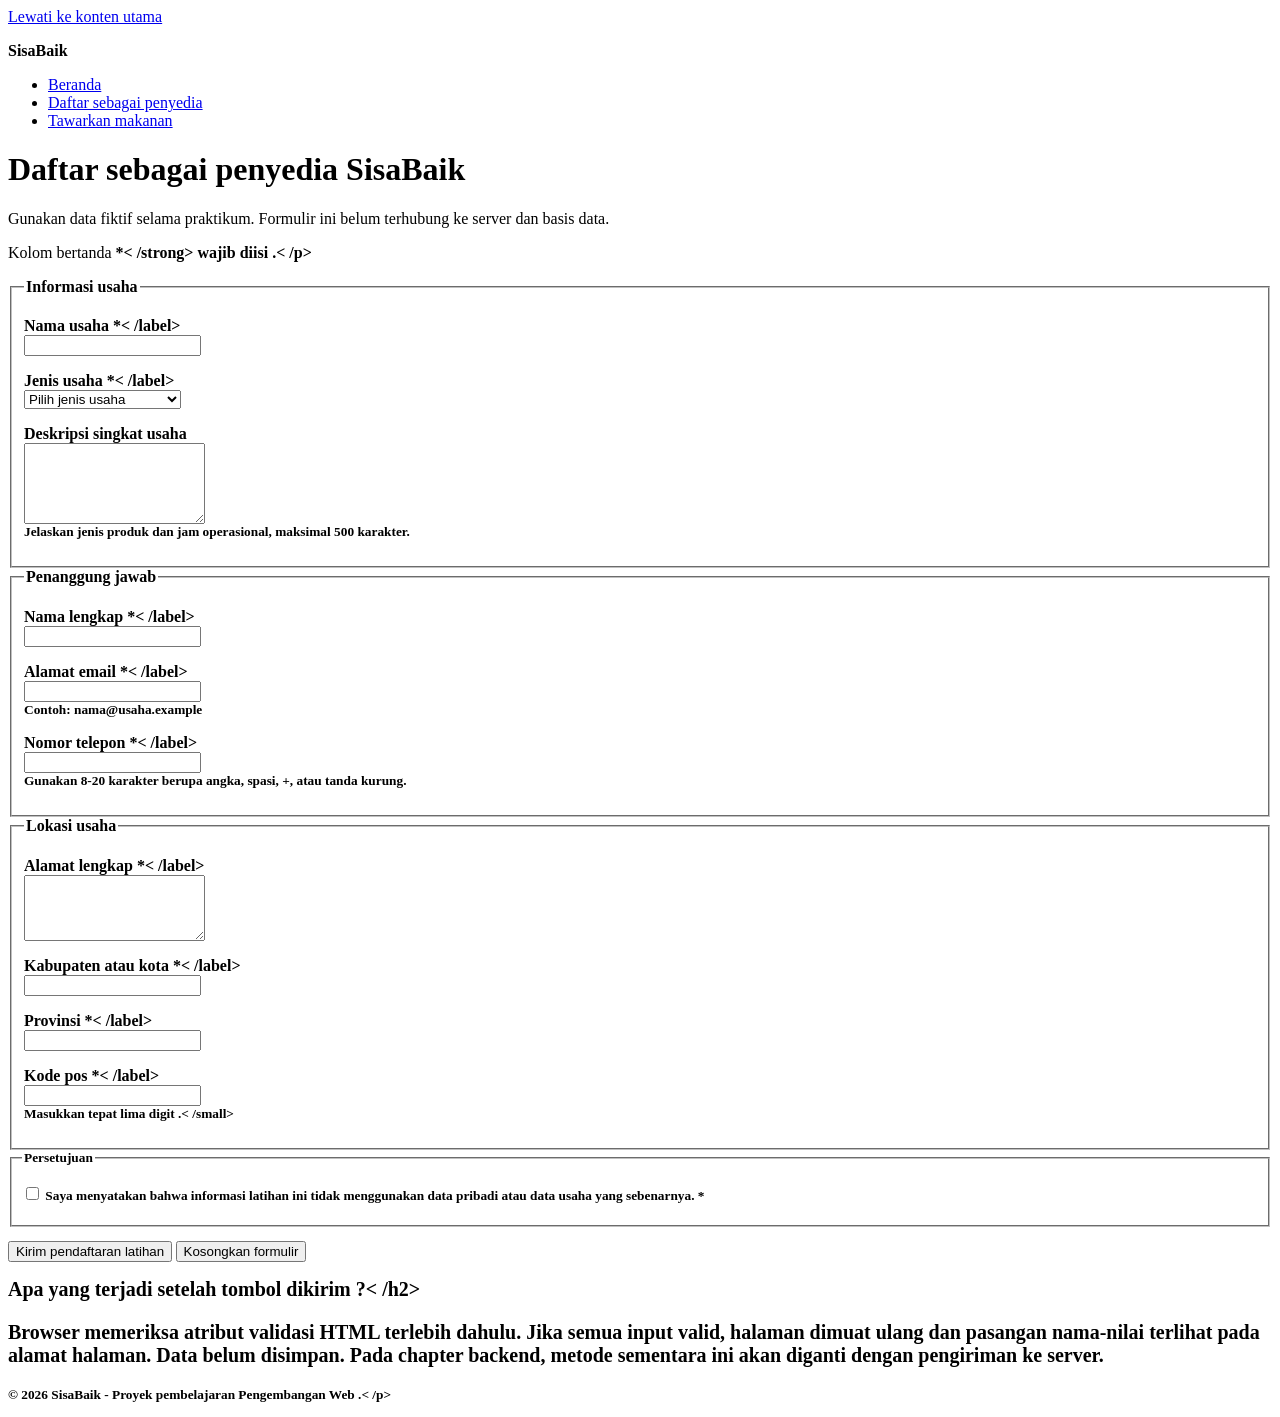
==== daftar-penyedia.html @ 52d83c93 "feat: add accessible provider registration form" ====
<! doctype html>
<html lang="id">
<head>
<meta charset="utf-8">
<meta name="viewport" content="width=device-width, initial-scale=1">
<meta
name="description"
content="Formulir prototipe untuk mendaftarkan usaha sebagai penyedia makanan di SisaBaik."
>
<title>Daftar Penyedia | SisaBaik</title>
</head>
<body>
<a href="#konten-utama">Lewati ke konten utama</a>

<header>
<p><strong>SisaBaik</strong></p>
<nav aria-label="Navigasi utama">
<ul>
<li><a href="index.html">Beranda</a></li>
<li>
<a href="daftar-penyedia.html" aria-current="page">
Daftar sebagai penyedia
</a>
</li>
<li><a href="tawarkan-makanan.html">Tawarkan makanan</a></li>
</ul>
</nav>
</header>

<main id="konten-utama" tabindex="-1">
<h1>Daftar sebagai penyedia SisaBaik</h1>
<p>
Gunakan data fiktif selama praktikum. Formulir ini belum terhubung ke
server dan basis data.
</p>
<p id="petunjuk-wajib">Kolom bertanda <strong> *< /strong> wajib diisi .< /p>

<form
action="daftar-penyedia.html"
method="get"
aria-describedby="petunjuk-wajib"
>
<fieldset>
<legend>Informasi usaha</legend>

<p>
<label for="nama-usaha">Nama usaha *< /label><br>
<input
type="text"
id="nama-usaha"
name="nama_usaha"
autocomplete="organization"
minlength="3"
maxlength="100"
required
>
</p>

<p>
<label for="jenis-usaha">Jenis usaha *< /label><br>
<select id="jenis-usaha" name="jenis_usaha" required>
<option value="">Pilih jenis usaha</option>
<option value="restoran">Restoran</option>
<option value="toko-roti">Toko roti</option>
<option value="katering">Katering</option>
<option value="ritel">Toko ritel</option>
<option value="hotel">Hotel atau penginapan</option>
<option value="lainnya">Lainnya</option>
</select>
</p>

<p>
<label for="deskripsi-usaha">Deskripsi singkat usaha</label><br>
<textarea
id="deskripsi-usaha"
name="deskripsi_usaha"
rows="5"
maxlength="500"
aria-describedby="bantuan-deskripsi"
></textarea><br>
<small id="bantuan-deskripsi">
Jelaskan jenis produk dan jam operasional, maksimal 500 karakter.
</small>
</p>
</fieldset>

<fieldset>
<legend>Penanggung jawab</legend>

<p>
<label for="nama-penanggung-jawab">Nama lengkap *< /label><br>
<input
type="text"
id="nama-penanggung-jawab"
name="nama_penanggung_jawab"
autocomplete="name"
minlength="3"
maxlength="100"
required
</p>

<p>
<label for="email">Alamat email *< /label><br>
<input
type="email"
id="email"
name="email"
autocomplete="email"
maxlength="254"
aria-describedby="bantuan-email"
required
><br>
<small id="bantuan-email">Contoh: nama@usaha.example</small>
</p>

<p>
<label for="telepon">Nomor telepon *< /label><br>
<input
type="tel"
id="telepon"
name="telepon"
autocomplete="tel"
inputmode="tel"
pattern="[0-9+() ]{8,20}"
aria-describedby="bantuan-telepon"
required
><br>
<small id="bantuan-telepon">
Gunakan 8-20 karakter berupa angka, spasi, +, atau tanda kurung.
</small>
</p>
</fieldset>

<fieldset>
<legend>Lokasi usaha</legend>

<p>
<label for="alamat">Alamat lengkap *< /label><br>
<textarea
id="alamat"
name="alamat"
rows="4"
autocomplete="street-address"
minlength="10"
maxlength="250"
required
></textarea>
</p>

<p>
<label for="kota">Kabupaten atau kota *< /label><br>
<input
type="text"
id="kota"
name="kota"
autocomplete="address-level2"
maxlength="100"
required
>
</p>

<p>
<label for="provinsi">Provinsi *< /label><br>
<input
type="text"
id="provinsi"
name="provinsi"
autocomplete="address-level1"
maxlength="100"
required
>
</p>

<p>
<label for="kode-pos">Kode pos *< /label><br>
<input
type="text"
id="kode-pos"
name="kode_pos"
autocomplete="postal-code"
inputmode="numeric"
pattern="[0-9]{5}"
aria-describedby="bantuan-kode-pos"
required
><br>
<small id="bantuan-kode-pos">Masukkan tepat lima digit .< /small>
</p>
</fieldset>

<fieldset>
<legend>Persetujuan</legend>
<p>
<input
type="checkbox"
id="persetujuan"
name="persetujuan"
value="setuju"
required
>
<label for="persetujuan">
Saya menyatakan bahwa informasi latihan ini tidak menggunakan
data pribadi atau data usaha yang sebenarnya. *
</label>
</p>
</fieldset>

<p>
<button type="submit">Kirim pendaftaran latihan</button>
<button type="reset">Kosongkan formulir</button>
</p>
</form>

<section aria-labelledby="catatan-prototipe">
<h2 id="catatan-prototipe">Apa yang terjadi setelah tombol dikirim ?< /h2>
<p>
Browser memeriksa atribut validasi HTML terlebih dahulu. Jika semua
input valid, halaman dimuat ulang dan pasangan nama-nilai terlihat
pada alamat halaman. Data belum disimpan. Pada chapter backend,
metode sementara ini akan diganti dengan pengiriman ke server.
</p>
</section>
</main>

<footer>
<p>&copy; 2026 SisaBaik - Proyek pembelajaran Pengembangan Web .< /p>
</footer>
</body>
</html>
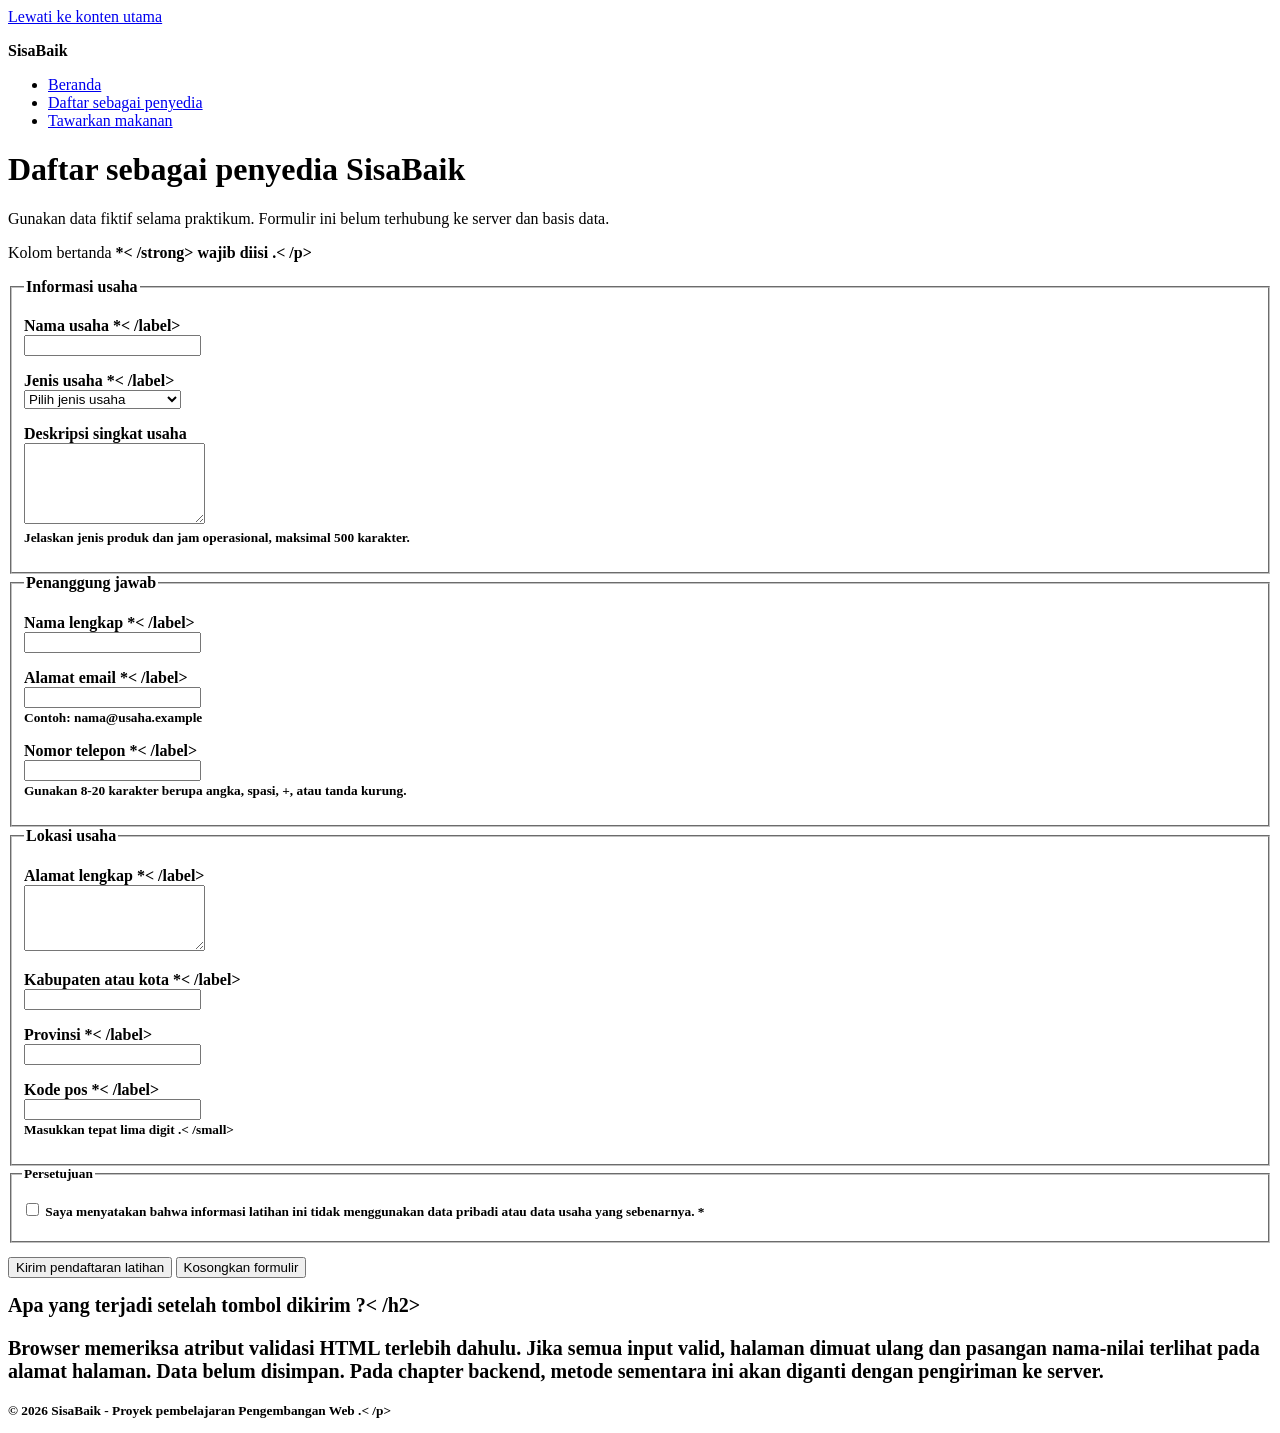
==== commit 23aee6a8: "feat: add accessible provider registration form" ====
--- a/daftar-penyedia.html
+++ b/daftar-penyedia.html
@@ -1,4 +1,4 @@
-<! doctype html>
+<!doctype html>
 <html lang="id">
 <head>
 <meta charset="utf-8">
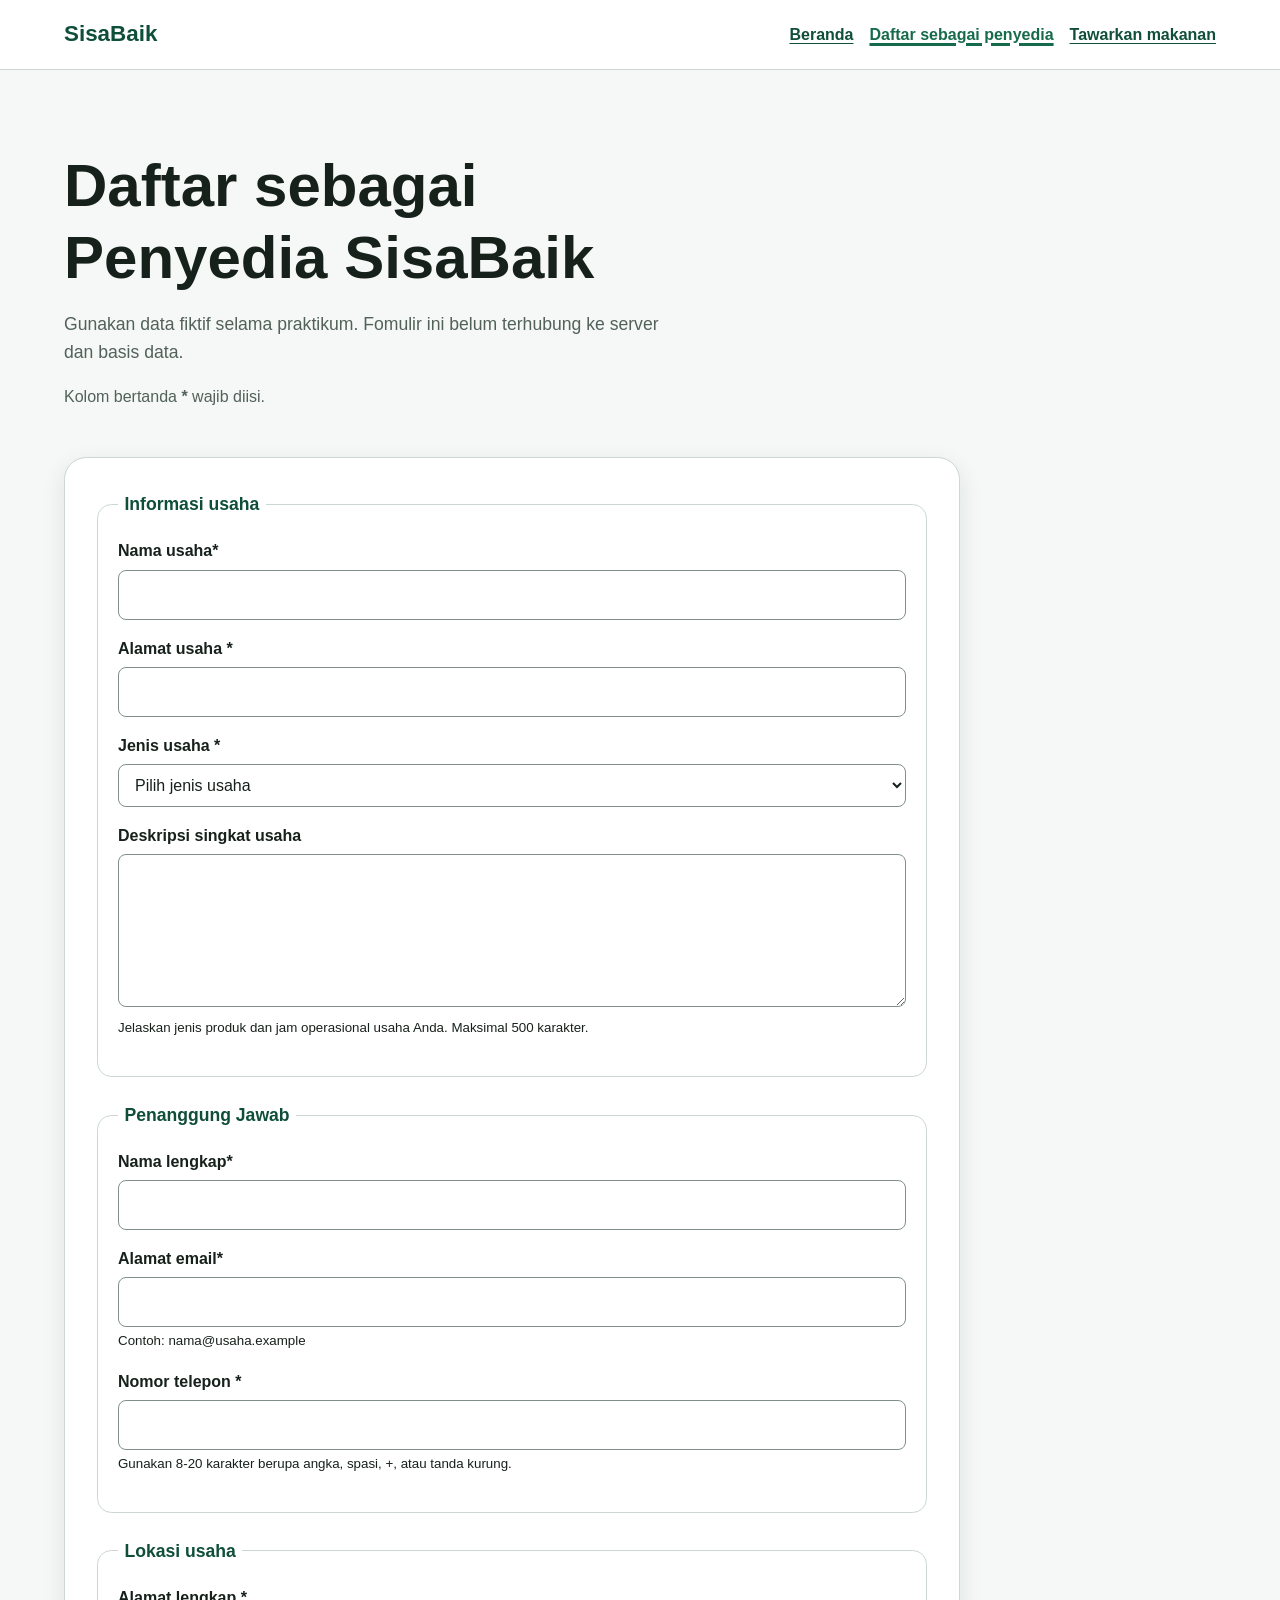
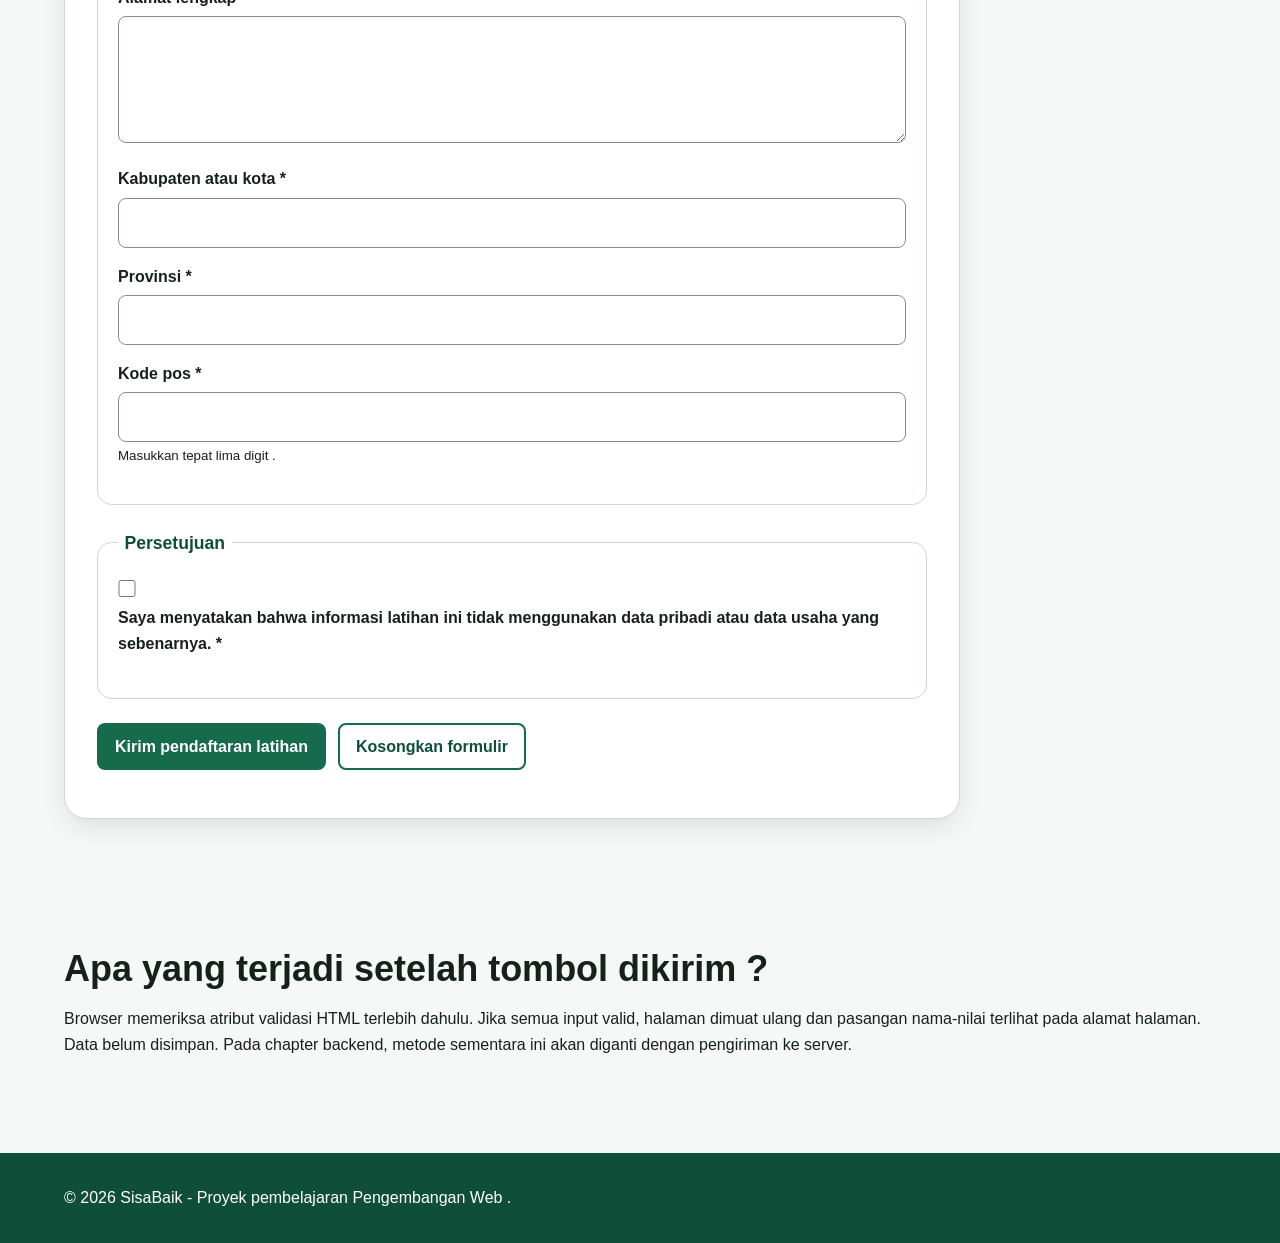
==== commit c1c337ca: "chore: initialize SisaBaik project" ====
--- a/daftar-penyedia.html
+++ b/daftar-penyedia.html
@@ -1,228 +1,245 @@
-<!doctype html>
+<!DOCTYPE html>
 <html lang="id">
-<head>
-<meta charset="utf-8">
-<meta name="viewport" content="width=device-width, initial-scale=1">
-<meta
-name="description"
-content="Formulir prototipe untuk mendaftarkan usaha sebagai penyedia makanan di SisaBaik."
->
-<title>Daftar Penyedia | SisaBaik</title>
-</head>
-<body>
-<a href="#konten-utama">Lewati ke konten utama</a>
-
-<header>
-<p><strong>SisaBaik</strong></p>
-<nav aria-label="Navigasi utama">
-<ul>
-<li><a href="index.html">Beranda</a></li>
-<li>
-<a href="daftar-penyedia.html" aria-current="page">
-Daftar sebagai penyedia
-</a>
-</li>
-<li><a href="tawarkan-makanan.html">Tawarkan makanan</a></li>
-</ul>
-</nav>
-</header>
-
-<main id="konten-utama" tabindex="-1">
-<h1>Daftar sebagai penyedia SisaBaik</h1>
-<p>
-Gunakan data fiktif selama praktikum. Formulir ini belum terhubung ke
-server dan basis data.
-</p>
-<p id="petunjuk-wajib">Kolom bertanda <strong> *< /strong> wajib diisi .< /p>
-
-<form
-action="daftar-penyedia.html"
-method="get"
-aria-describedby="petunjuk-wajib"
->
-<fieldset>
-<legend>Informasi usaha</legend>
-
-<p>
-<label for="nama-usaha">Nama usaha *< /label><br>
-<input
-type="text"
-id="nama-usaha"
-name="nama_usaha"
-autocomplete="organization"
-minlength="3"
-maxlength="100"
-required
->
-</p>
-
-<p>
-<label for="jenis-usaha">Jenis usaha *< /label><br>
-<select id="jenis-usaha" name="jenis_usaha" required>
-<option value="">Pilih jenis usaha</option>
-<option value="restoran">Restoran</option>
-<option value="toko-roti">Toko roti</option>
-<option value="katering">Katering</option>
-<option value="ritel">Toko ritel</option>
-<option value="hotel">Hotel atau penginapan</option>
-<option value="lainnya">Lainnya</option>
-</select>
-</p>
-
-<p>
-<label for="deskripsi-usaha">Deskripsi singkat usaha</label><br>
-<textarea
-id="deskripsi-usaha"
-name="deskripsi_usaha"
-rows="5"
-maxlength="500"
-aria-describedby="bantuan-deskripsi"
-></textarea><br>
-<small id="bantuan-deskripsi">
-Jelaskan jenis produk dan jam operasional, maksimal 500 karakter.
-</small>
-</p>
-</fieldset>
-
-<fieldset>
-<legend>Penanggung jawab</legend>
-
-<p>
-<label for="nama-penanggung-jawab">Nama lengkap *< /label><br>
-<input
-type="text"
-id="nama-penanggung-jawab"
-name="nama_penanggung_jawab"
-autocomplete="name"
-minlength="3"
-maxlength="100"
-required
-</p>
-
-<p>
-<label for="email">Alamat email *< /label><br>
-<input
-type="email"
-id="email"
-name="email"
-autocomplete="email"
-maxlength="254"
-aria-describedby="bantuan-email"
-required
-><br>
-<small id="bantuan-email">Contoh: nama@usaha.example</small>
-</p>
-
-<p>
-<label for="telepon">Nomor telepon *< /label><br>
-<input
-type="tel"
-id="telepon"
-name="telepon"
-autocomplete="tel"
-inputmode="tel"
-pattern="[0-9+() ]{8,20}"
-aria-describedby="bantuan-telepon"
-required
-><br>
-<small id="bantuan-telepon">
-Gunakan 8-20 karakter berupa angka, spasi, +, atau tanda kurung.
-</small>
-</p>
-</fieldset>
-
-<fieldset>
-<legend>Lokasi usaha</legend>
-
-<p>
-<label for="alamat">Alamat lengkap *< /label><br>
-<textarea
-id="alamat"
-name="alamat"
-rows="4"
-autocomplete="street-address"
-minlength="10"
-maxlength="250"
-required
-></textarea>
-</p>
-
-<p>
-<label for="kota">Kabupaten atau kota *< /label><br>
-<input
-type="text"
-id="kota"
-name="kota"
-autocomplete="address-level2"
-maxlength="100"
-required
->
-</p>
-
-<p>
-<label for="provinsi">Provinsi *< /label><br>
-<input
-type="text"
-id="provinsi"
-name="provinsi"
-autocomplete="address-level1"
-maxlength="100"
-required
->
-</p>
-
-<p>
-<label for="kode-pos">Kode pos *< /label><br>
-<input
-type="text"
-id="kode-pos"
-name="kode_pos"
-autocomplete="postal-code"
-inputmode="numeric"
-pattern="[0-9]{5}"
-aria-describedby="bantuan-kode-pos"
-required
-><br>
-<small id="bantuan-kode-pos">Masukkan tepat lima digit .< /small>
-</p>
-</fieldset>
-
-<fieldset>
-<legend>Persetujuan</legend>
-<p>
-<input
-type="checkbox"
-id="persetujuan"
-name="persetujuan"
-value="setuju"
-required
->
-<label for="persetujuan">
-Saya menyatakan bahwa informasi latihan ini tidak menggunakan
-data pribadi atau data usaha yang sebenarnya. *
-</label>
-</p>
-</fieldset>
-
-<p>
-<button type="submit">Kirim pendaftaran latihan</button>
-<button type="reset">Kosongkan formulir</button>
-</p>
+    <head>
+        <meta charset="utf-8">
+        <meta name = "viewport" content = "width=device-width, initial-scale=1.0">
+        <meta 
+        name = "description" 
+        content = "Fomulir prototipe untuk mendaftarkan usaha sebagai penyedia makanan di SisaBaik."
+        >
+        <title>Daftar Penyedia | SisaBaik</title>
+        <link rel = "stylesheet" href = "styles.css">       
+    </head>
+    <body>
+        <a class = "skip-link" href = "#konten-utama">Lewati ke konten utama</a>
+
+        <header class = "site-header">
+            <div class = "container header-layout">
+                <p class = "brand">SisaBaik</p>
+                <nav aria-label = "Navigasi utama">
+                    <ul class = "nav-list">
+                        <li><a href = "index.html">Beranda</a></li>
+                        <li>
+                            <a href = "daftar-penyedia.html" aria-current = "page"> 
+                                Daftar sebagai penyedia</a></li>
+                        <li>
+                            <a href = "tawarkan-makanan.html">Tawarkan makanan</a></li>
+                    </ul>
+                </nav>
+            </div>
+        </header>
+
+        <main class="container" id="konten-utama" tabindex="-1">
+           <div class="page-heading">
+            <h1>Daftar sebagai Penyedia SisaBaik</h1>
+            <p class="lead">
+                Gunakan data fiktif selama praktikum. Fomulir ini belum terhubung ke 
+                server dan basis data.
+            </p>
+            <p class="required-note" id="petunjuk-wajib">Kolom bertanda <strong>*</strong> wajib diisi.</p>
+           </div>
+           
+           <form
+            class="form-card"
+            action="daftar-penyedia.html"
+            method="get"
+            aria-labelledby="petunjuk-wajib"
+           >        
+           <fieldset class="form-section">
+            <legend>Informasi usaha</legend>
+
+            <p> 
+            <label for="nama-usaha">Nama usaha*</label>
+            <input 
+             type="text" 
+             id="nama-usaha" 
+             name="nama-usaha" 
+             autocomplete="organization"
+             minlength="3"
+             maxlength="100"
+             required
+             >
+             </p>
+
+            <p>
+            <label for="alamat-usaha">Alamat usaha <strong>*</strong></label>
+            <input 
+             type="text" 
+             id="alamat-usaha" 
+             name="alamat-usaha" 
+             required
+            >
+            </p>
+
+            <label for="jenis-usaha">Jenis usaha *</label> <br>
+            <select id="jenis-usaha" name="jenis-usaha" required>
+                <option value="">Pilih jenis usaha</option>
+                <option value="restoran">Restoran</option>
+                <option value="toko-roti">Toko roti</option>
+                <option value="katering">Katering</option>
+                <option value="ritel">Toko ritel</option>
+                <option value="hotel">Hotel atau penginapan</option>
+                <option value="lainnya">Lainnya</option>
+            </select>
+           <p>
+
+           <p>
+            <label for="deskripsi-usaha">Deskripsi singkat usaha</label><br>
+            <textarea 
+             id="deskripsi-usaha" 
+             name="deskripsi_usaha" 
+             rows="5"
+             maxlength="500"
+             aria-describedby="bantuan-deskripsi" 
+             ></textarea>
+             <small id="bantuan-deskripsi">
+                Jelaskan jenis produk dan jam operasional usaha Anda. Maksimal 500 karakter.
+               </small>
+              </p>
+            </fieldset>
+            
+            <fieldset class="form-section">
+             <legend>Penanggung Jawab</legend>
+
+             <p>
+              <label for="nama-penanggung-jawab">Nama lengkap*</label><br>
+              <input 
+               type="text" 
+               id="nama-penanggung-jawab" 
+               name="nama-penanggung-jawab" 
+               autocomplete="name"
+               minlength="3"
+               maxlength="100"
+               required
+              >
+             </p>
+
+             <p>
+                <label for="email">Alamat email*</label><br>
+                <input    
+                type="email"    
+                id="email"
+                name="email"
+                autocomplete="email"
+                maxlength="254"
+                aria-describedby="bantuan-email"
+                required
+                ><br>
+                <small id="bantuan-email">Contoh: nama@usaha.example</small>
+             </p>
+
+             <p>
+                <label for="telepon">Nomor telepon *</label><br>
+                <input
+                type="tel"
+                id="telepon"
+                name="telepon"
+                autocomplete="tel"
+                inputmode="tel"
+                pattern="[0-9+()]{8,20}"
+                aria-describedby="bantuan-telepon"
+                required
+                ><br>
+                <small id="bantuan-telepon">
+                Gunakan 8-20 karakter berupa angka, spasi, +, atau tanda kurung.
+            </small>
+        </p>
+    </fieldset>
+
+<fieldset class="form-section">
+    <legend>Lokasi usaha</legend>
+
+    <p>
+        <label for="alamat">Alamat lengkap *</label><br>
+        <textarea
+        id="alamat"
+        name="alamat"
+        rows="4"
+        autocomplete="street-address"
+        minlength="10"
+        maxlength="250"
+        required
+        ></textarea>
+    </p>    
+            
+    <p>
+        <label for="kota">Kabupaten atau kota *</label><br>
+        <input
+        type="text"
+        id="kota"
+        name="kota"
+        autocomplete="address-level2"
+        maxlength="100"
+        required
+        >
+    </p>        
+    
+    <p>
+        <label for="provinsi">Provinsi *</label><br>
+        <input
+        type="text"
+        id="provinsi"
+        name="provinsi"
+        autocomplete="address-level1"
+        maxlength="100"
+        required
+        >
+    </p>
+
+    <p>
+        <label for="kode-pos">Kode pos *</label><br>
+        <input
+        type="text"
+        id="kode-pos"
+        name="kode_pos"
+        autocomplete="postal-code"
+        inputmode="numeric"
+        pattern="[0-9]{5}"
+        aria-describedby="bantuan-kode-pos"
+        required
+        ><br>
+        <small id="bantuan-kode-pos">Masukkan tepat lima digit .</small>
+    </p>
+ </fieldset>
+
+ <fieldset class="form-section">
+    <legend>Persetujuan</legend>
+    <p>
+    <input
+    type="checkbox"
+    id="persetujuan"
+    name="persetujuan"
+    value="setuju"
+    required
+    >
+    <label for="persetujuan">
+    Saya menyatakan bahwa informasi latihan ini tidak menggunakan
+    data pribadi atau data usaha yang sebenarnya. *
+    </label>
+   </p>
+  </fieldset>
+
+<p class="form-actions">
+ <button class="button" type="submit">Kirim pendaftaran latihan</button>
+ <button class="button button-secondary" type="reset">Kosongkan formulir</button>
+ </p>
 </form>
 
-<section aria-labelledby="catatan-prototipe">
-<h2 id="catatan-prototipe">Apa yang terjadi setelah tombol dikirim ?< /h2>
-<p>
-Browser memeriksa atribut validasi HTML terlebih dahulu. Jika semua
-input valid, halaman dimuat ulang dan pasangan nama-nilai terlihat
-pada alamat halaman. Data belum disimpan. Pada chapter backend,
-metode sementara ini akan diganti dengan pengiriman ke server.
-</p>
-</section>
-</main>
-
-<footer>
-<p>&copy; 2026 SisaBaik - Proyek pembelajaran Pengembangan Web .< /p>
-</footer>
-</body>
+<section class="section" aria-labelledby="catatan-prototipe">
+    <h2 id="catatan-prototipe">Apa yang terjadi setelah tombol dikirim ?</h2>
+    <p>
+    Browser memeriksa atribut validasi HTML terlebih dahulu. Jika semua
+    input valid, halaman dimuat ulang dan pasangan nama-nilai terlihat
+    pada alamat halaman. Data belum disimpan. Pada chapter backend,
+    metode sementara ini akan diganti dengan pengiriman ke server.
+    </p>
+   </section>
+  </main>
+
+  <footer class="site-footer">
+   <div class="container footer-layout">
+    <p>&copy; 2026 SisaBaik - Proyek pembelajaran Pengembangan Web .</p>
+   </div>
+  </footer>
+ </body>
 </html>
--- a/styles.css
+++ b/styles.css
@@ -0,0 +1,426 @@
+:root {
+    --color-primary: #176b4d;
+    --color-primary-dark: #0f4f39;
+    --color-primary-soft: #e8f5ef;
+    --color-accent: #f2b84b;
+    --color-text: #17211b;
+    --color-muted: #52615a;
+    --color-surface: #ffffff;
+    --color-background: #f5f8f6;
+    --color-border: #cbd8d1;
+    --color-danger: #a52a2a;
+    --shadow-card: 0 0.5rem 1.5rem rgb(23 33 27 / 10%);
+    --radius-small: 0.5rem;
+    --radius-medium: 0.9rem;
+    --radius-large: 1.4rem;
+    --content-width: 72rem;
+}
+
+*,
+*::before,
+*::after {
+ box-sizing: border-box;
+}
+
+html {
+  scroll-behavior: smooth;
+}
+
+body {
+margin: 0;
+background: var(--color-background);
+color: var(--color-text);
+font-family: Arial, Helvetica, sans-serif;
+font-size: 1rem;
+line-height: 1.6;
+}
+
+h1,
+h2,
+h3,
+p {
+  margin-block-start: 0;
+}
+
+h1,
+h2,
+h3 {
+  line-height: 1.2;
+}
+
+h1 {
+   max-width: 18ch;
+   margin-block-end: 1rem;
+   font-size: clamp(2rem, 7vw, 3.75rem);
+}
+h2 {
+   margin-block-end: 1rem;
+   font-size: clamp(1.5rem, 4vw, 2.25rem);
+}
+
+h3 {
+  margin-block-end: 0.6rem;
+  font-size: 1.2rem;
+}
+
+a {
+  color: var(--color-primary-dark);
+  text-underline-offset: 0.2em;
+}
+
+a:hover {
+    text-decoration-thickness: 0.18em;
+}
+
+:focus-visible {
+  outline: 0.2rem solid var(--color-accent);
+  outline-offset: 0.2rem;
+}
+
+.skip-link {
+  position: absolute;
+  inset-block-start: 0.5rem;
+  inset-inline-start: 0.5rem;
+  z-index: 100;
+  padding: 0.7rem 1rem;
+  border-radius: var(--radius-small);
+  background: var(--color-text);
+  color: var(--color-surface);
+  transform: translateY(-180%);
+}
+
+.skip-link:focus {
+  transform: translateY(0);
+}
+
+.container {
+  width: min(100% - 2rem, var(--content-width));
+  margin-inline: auto;
+}  
+
+.site-header {
+  background: var(--color-surface);
+  border-block-end: 0.0625rem solid var(--color-border);
+}
+
+.header-layout {
+  display: flex;
+  flex-direction: column;
+  gap: 0.75rem;
+  padding-block: 1rem;
+}
+
+.brand {
+  margin: 0;
+  color: var(--color-primary-dark);
+  font-size: 1.4rem;
+  font-weight: 700;
+}
+
+.nav-list {
+  display: flex;
+  flex-wrap: wrap;
+  gap: 0.5rem 1rem;
+  margin: 0;
+  padding: 0;
+  list-style: none;
+}
+
+.nav-list a {
+  display: inline-block;
+  padding-block: 0.35rem;
+  font-weight: 700;
+}
+
+.nav-list a[aria-current="page"] {
+  color: var(--color-primary);
+  text-decoration-thickness: 0.2em;
+}
+
+.hero {
+  padding-block: clamp(3rem, 10vw, 7rem);
+  background: linear-gradient(135deg, rgb(232 245 239 / 95%), rgb(255 255 255 / 92%));
+}
+
+.hero-layout {
+  display: grid;
+  gap: 2rem;
+  align-items: center;
+}
+
+.eyebrow {
+  margin-block-end: 0.5rem;
+  color: var(--color-primary-dark);
+  font-weight: 700;
+  letter-spacing: 0.05em;
+  text-transform: uppercase;
+}
+
+.lead {
+  max-width: 62ch;
+  color: var(--color-muted);
+  font-size: 1.1rem;
+}
+
+.hero-panel {
+  padding: 1.5rem;
+  border: 0.0625rem solid var(--color-border);
+  border-radius: var(--radius-large);
+  background: var(--color-surface);
+  box-shadow: var(--shadow-card);
+}
+
+.hero-panel strong {
+  display: block;
+  color: var(--color-primary-dark);
+  font-size: 2rem;
+}
+
+.button-group,
+.form-actions {
+  display: flex;
+  flex-wrap: wrap;
+  gap: 0.75rem;
+  align-items: center;
+}
+
+.button {
+  display: inline-block;
+  padding: 0.75rem 1rem;
+  border: 0.125rem solid var(--color-primary);
+  border-radius: var(--radius-small);
+  background: var(--color-primary);
+  color: var(--color-surface);
+  font: inherit;
+  font-weight: 700;
+  line-height: 1.2;
+  text-decoration: none;
+  cursor: pointer;
+}
+
+.button:hover {
+  background: var(--color-primary-dark);
+  border-color: var(--color-primary-dark);
+}
+
+.button-secondary {
+  background: transparent;
+  color: var(--color-primary-dark);
+}
+
+.section {
+padding-block: clamp(2.5rem, 7vw, 5rem);
+}
+
+.section-alt {
+  background: var(--color-surface);
+}
+
+.section-intro {
+  max-width: 65ch;
+  color: var(--color-muted);
+}
+
+.steps-grid,
+.benefit-grid,
+.offer-grid {
+  display: grid;
+  grid-template-columns: 1fr;
+  gap: 1rem;
+}
+
+.card {
+  padding: 1.25rem;
+  border: 0.0625rem solid var(--color-border);
+  border-radius: var(--radius-medium);
+  background: var(--color-surface);
+  box-shadow: var(--shadow-card);
+}
+
+.step-number {
+  display: inline-grid;
+  width: 2.25rem;
+  height: 2.25rem;
+  margin-block-end: 0.75rem;
+  place-items: center;
+  border-radius: 50%;
+  background: var(--color-primary-soft);
+  color: var(--color-primary-dark);
+  font-weight: 700;
+}
+
+.offer-card {
+  display: flex;
+  flex-direction: column;
+  overflow: hidden;
+  border: 0.0625rem solid var(--color-border);
+  border-radius: var(--radius-medium);
+  background: var(--color-surface);
+  box-shadow: var(--shadow-card);
+}
+
+.offer-card_visual {
+  min-height: 8rem;
+  background: linear-gradient(135deg, var(--color-primary), var(--color-primary-dark));
+}
+
+.offer-card_content {
+  display: flex;
+  flex: 1;
+  flex-direction: column;
+  padding: 1.25rem;
+}
+
+.offer-card_meta {
+  color: var(--color-muted);
+} 
+
+.offer-card_price {
+  margin-block-start: auto;
+  font-size: 1.15rem;
+}
+
+.badge {
+  display: inline-block;
+  width: fit-content;
+  margin-block-end: 0.75rem;
+  padding: 0.25rem 0.6rem;
+  border-radius: 999px;
+  background: var(--color-primary-soft);
+  color: var(--color-primary-dark);
+  font-size: 0.85rem;
+  font-weight: 700;
+}
+
+.notice {
+  padding: 1rem;
+  border-inline-start: 0.3rem solid var(--color-primary);
+  border-radius: var(--radius-small);
+  background: var(--color-primary-soft);
+}
+
+.page-heading {
+  padding-block: clamp(2.5rem, 7vw, 5rem) 2rem;
+}
+
+.form-card {
+  max-width: 56rem;
+  margin-block-end: 3rem;
+  padding: clamp(1rem, 4vw, 2rem);
+  border: 0.0625rem solid var(--color-border);
+  border-radius: var(--radius-large);
+  background: var(--color-surface);
+  box-shadow: var(--shadow-card);
+}
+
+.form-section {
+  margin: 0 0 1.5rem;
+  padding: 1.25rem;
+  border: 0.0625rem solid var(--color-border);
+  border-radius: var(--radius-medium);
+}
+.form-section legend {
+  padding-inline: 0.4rem;
+  color: var(--color-primary-dark);
+  font-size: 1.1rem;
+  font-weight: 700;
+}
+
+label {
+  display: inline-block;
+  margin-block-end: 0.35rem;
+  font-weight: 700;
+}
+
+input,
+select,
+textarea {
+  width: 100%;
+  padding: 0.7rem 0.75rem;
+  border: 0.0625rem solid #809087;
+  border-radius: var(--radius-small);
+  background: var(--color-surface);
+  color: var(--color-text);
+  font: inherit;
+}
+
+textarea {
+  resize: vertical;
+}
+
+input:focus,
+select:focus,
+textarea:focus {
+  border-color: var(--color-primary-dark);
+}
+
+input[type="checkbox"],
+input[type="radio"] {
+  width: 1.1rem;
+  height: 1.1rem;
+  margin: 0.2rem 0 0;
+  accent-color: var(--color-primary);
+}
+
+.required-note {
+color: var(--color-muted);
+}
+
+.site-footer {
+  padding-block: 2rem;
+  background: var(--color-primary-dark);
+  color: var(--color-surface);
+}
+
+.site-footer a {
+color: var(--color-surface);
+}
+
+.footer-layout {
+display: flex;
+flex-direction: column;
+gap: 0.5rem;
+}
+
+.footer-layout p,
+.footer-layout address {
+  margin: 0;
+}
+
+@media (min-width: 48rem) {
+.header-layout {
+  flex-direction: row;
+  justify-content: space-between;
+  align-items: center;
+}
+
+.hero-layout {
+  grid-template-columns: minmax(0, 1.5fr) minmax(15rem, 0.7fr);
+}
+.steps-grid,
+.benefit-grid {
+  grid-template-columns: repeat(3, minmax(0, 1fr));
+}
+
+.offer-grid {
+grid-template-columns: repeat(2, minmax(0, 1fr));
+}
+
+.footer-layout {
+  flex-direction: row;
+  justify-content: space-between;
+  align-items: center;
+  }
+}
+
+@media (min-width: 68rem) {
+.offer-grid {
+  grid-template-columns: repeat(3, minmax(0, 1fr));
+  }
+}
+
+@media (prefers-reduced-motion: reduce) {
+html {
+  scroll-behavior: auto;
+  }
+}
